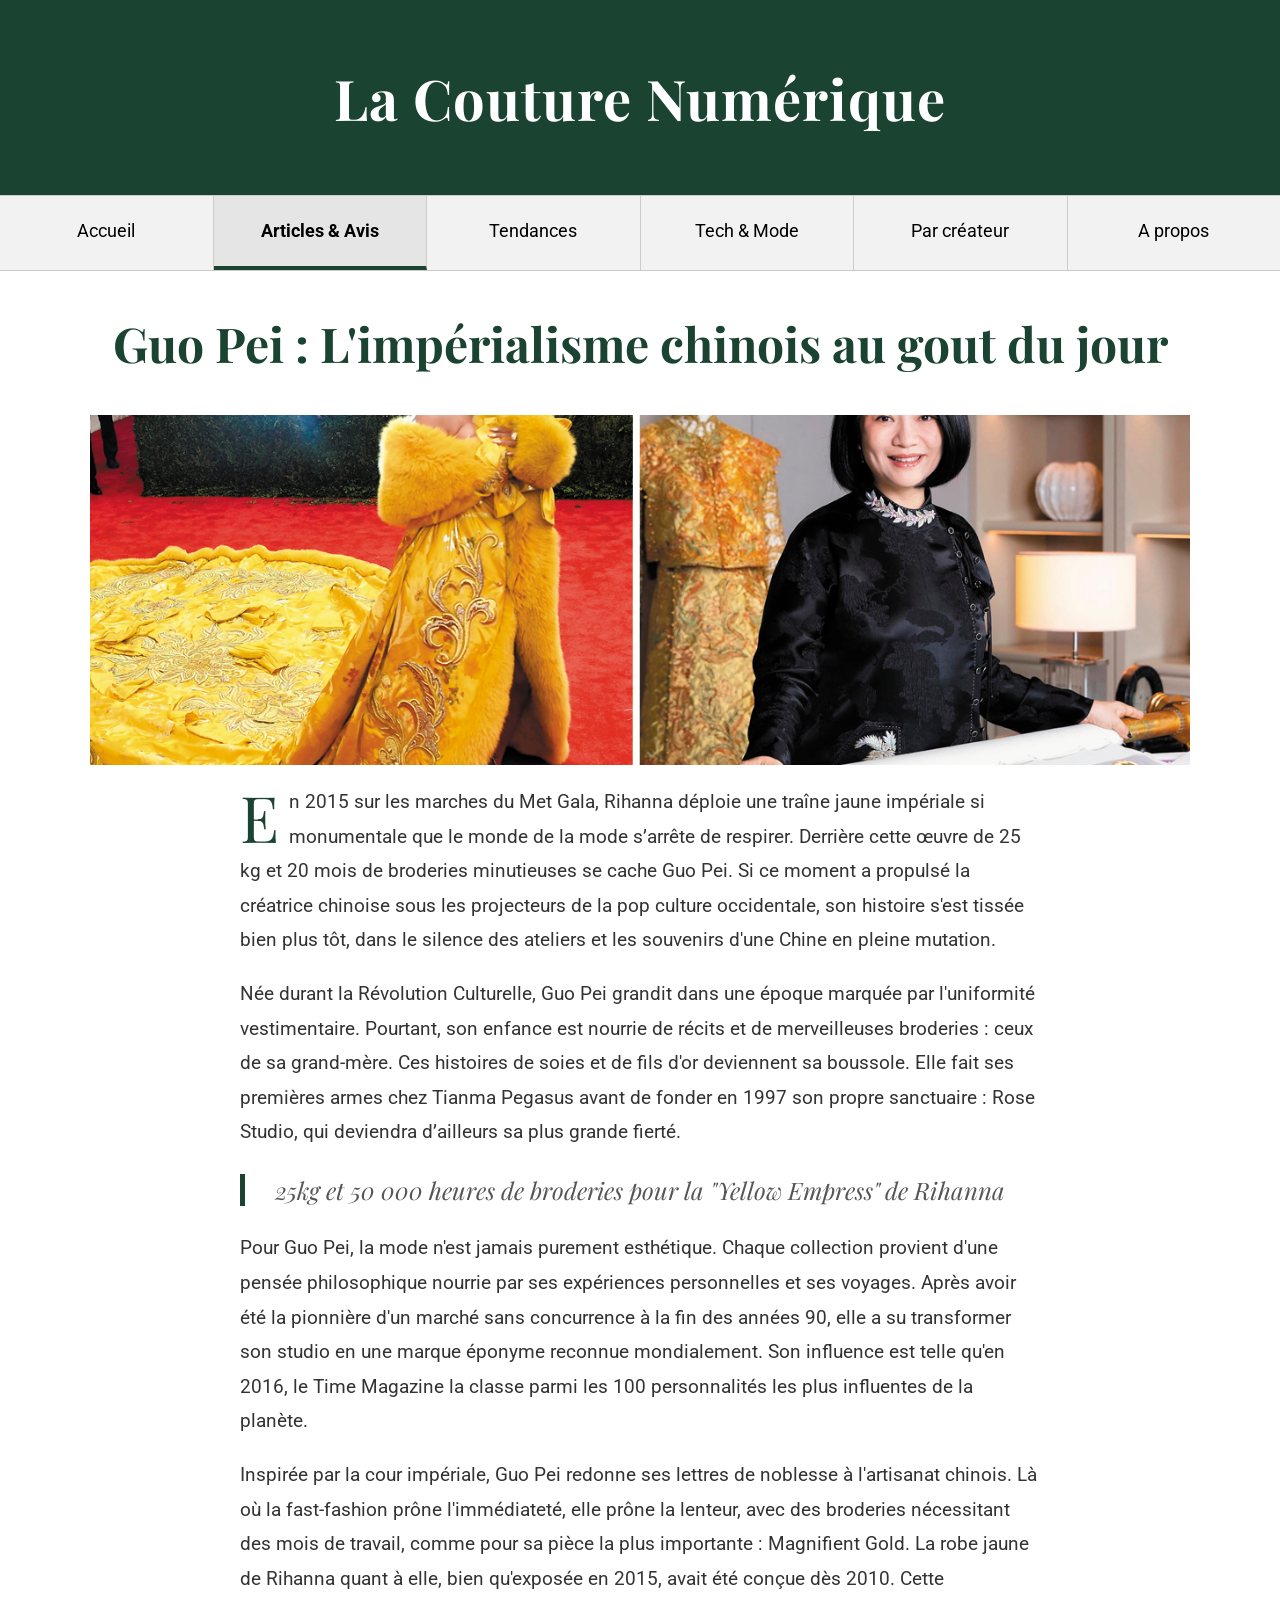
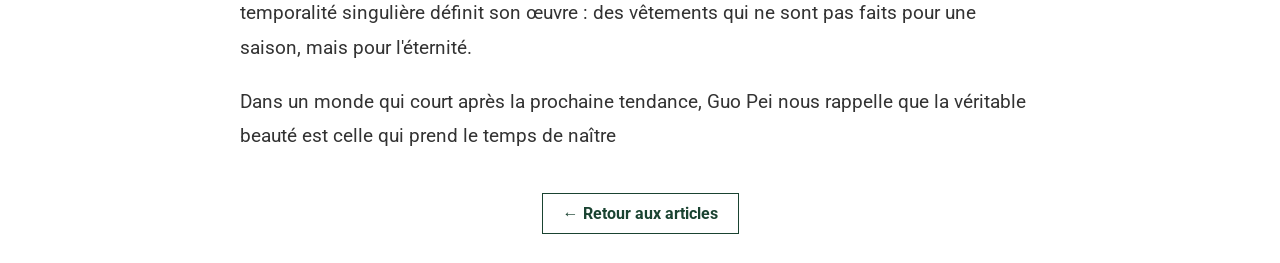
==== createurs/guo-pei.html @ 652ea907 "Premier article fait et mis MOdif a faire sur les liens constants" ====
<!DOCTYPE html>
<html lang="fr">
<head>
    <meta charset="UTF-8">
    <title>Zuhair Murad : L'Échappatoire - La Couture Numérique</title>
    <link rel="stylesheet" href="../css/style.css">
    <link href="https://fonts.googleapis.com/css2?family=Playfair+Display:wght@500;700&family=Roboto:wght@300&display=swap" rel="stylesheet">
</head>
<body>

<header>
    <h1>La Couture Numérique</h1>
</header>

<nav id="navbar">
    <a href="../index.html" class="nav-item">Accueil</a>

    <a href="articles.html" class="nav-item active">Articles & Avis</a>
    <a href="tendances.html" class="nav-item">Tendances</a>
    <a href="tech-mode.html" class="nav-item">Tech & Mode</a>
    <a href="createurs.html" class="nav-item">Par créateur</a>
    <a href="a-propos.html" class="nav-item">A propos</a>
</nav>

<main id="main-content">
    <h2 class="article-full-title">Guo Pei : L'impérialisme chinois au gout du jour</h2>

    <div class="black-image-box">
        <img src="../images/Guo-Pei.jpg" alt="Guo Pei" style="width:100%; height:100%; object-fit:cover;">
    </div>

    <div class="article-text-content">
        <p class="dropcap">
            En 2015 sur les marches du Met Gala, Rihanna déploie
            une traîne jaune impériale si monumentale que le monde de la mode s’arrête de respirer. Derrière cette œuvre de 25 kg et 20 mois de broderies minutieuses se cache Guo Pei. Si ce moment a propulsé la créatrice chinoise sous les projecteurs de la pop culture occidentale, son histoire s'est tissée bien plus tôt, dans le
            silence des ateliers et les souvenirs d'une Chine en pleine mutation.
        </p>

        <p>
            Née durant la Révolution Culturelle, Guo Pei grandit dans une époque marquée par
            l'uniformité vestimentaire. Pourtant, son enfance est nourrie de récits et de merveilleuses broderies : ceux de sa grand-mère.
            Ces histoires de soies et de fils d'or deviennent sa boussole. Elle fait ses premières
            armes chez Tianma Pegasus avant de fonder en 1997 son propre sanctuaire : Rose
            Studio, qui deviendra d’ailleurs sa plus grande fierté.        </p>

        <block class="stylized-quote">
            25kg et 50 000 heures de broderies pour la "Yellow Empress" de Rihanna
        </block>
<!-- Pour une citation-->
        <p>
            Pour Guo Pei, la mode n'est jamais purement esthétique. Chaque collection provient d'une pensée philosophique nourrie par ses expériences personnelles
            et ses voyages. Après avoir été la pionnière d'un marché sans concurrence à la fin
            des années 90, elle a su transformer son studio en une marque éponyme reconnue
            mondialement. Son influence est telle qu'en 2016, le Time Magazine la classe parmi
            les 100 personnalités les plus influentes de la planète.
        </p>
        <p>Inspirée par la cour impériale, Guo Pei redonne ses lettres de noblesse à l'artisanat
            chinois. Là où la fast-fashion prône l'immédiateté, elle prône la lenteur, avec des broderies nécessitant des mois de travail, comme pour sa pièce la plus importante : Magnifient Gold. La robe jaune de Rihanna quant à elle, bien qu'exposée en 2015, avait été conçue dès 2010. Cette
            temporalité singulière définit son œuvre : des vêtements qui ne sont pas faits pour
            une saison, mais pour l'éternité.
        </p>
        <p>Dans un monde qui court après la prochaine tendance, Guo Pei nous rappelle que la véritable beauté est celle qui prend le temps de naître</p>
    </div>

    <div style="text-align: center; margin-top: 50px;">
        <a href="articles.html" class="back-link">← Retour aux articles</a>
    </div>
</main>

</body>
</html>
---- css/style.css ----
/* 1. Reset et Fondamentaux */
body {
    margin: 0;
    padding: 0;
    font-family: 'Roboto', sans-serif;
    background-color: white;
}

/* 2. Header (Le bandeau vert) */
header {
    background-color: #1a4331; /* Le vert forêt de ton image */
    padding: 60px 0;
    text-align: center;
}

header h1 {
    color: white;
    font-family: 'Playfair Display', serif;
    font-size: 3.5rem;
    margin: 0;
    letter-spacing: 1px;
}

/* 3. Barre de Navigation (Le conteneur gris) */
#navbar {
    display: flex;          /* Aligne les onglets sur une seule ligne */
    width: 100%;            /* Prend 100% de la largeur de l'écran */
    background-color: #f2f2f2;
    border-top: 1px solid #ccc;
    border-bottom: 1px solid #ccc;
}

/* 4. Les Onglets / Liens du menu */
.nav-item {
    flex: 1;                /* Force chaque onglet à avoir la même largeur exacte */
    text-align: center;     /* Centre le texte dans l'onglet */
    padding: 25px 0;        /* Hauteur de l'onglet */
    text-decoration: none;  /* Enlève le soulignement bleu des liens */
    color: black;           /* Texte en noir */
    font-size: 1.1rem;
    display: block;         /* Rend toute la zone grise cliquable */

    /* Les lignes de séparation entre les onglets */
    border-right: 1px solid #ccc;
    transition: background 0.3s;
}

/* Enlever la dernière ligne à droite pour que ce soit propre */
.nav-item:last-child {
    border-right: none;
}

/* Effet au passage de la souris */
.nav-item:hover {
    background-color: #e5e5e5;
}

/* Style pour l'onglet "Actif" (la page où tu es) */
.nav-item.active {
    background-color: #e5e5e5;
    font-weight: bold;
    /* Optionnel : petite barre verte en bas pour marquer l'onglet */
    border-bottom: 4px solid #1a4331;
}

/* 5. Zone de contenu principal */
main {
    max-width: 1100px;
    margin: 40px auto;
    padding: 0 50px;
}

.title-section {
    font-family: 'Playfair Display', serif;
    font-size: 2rem;
    font-weight: bold;
    margin-bottom: 30px;
}

/* 6. Les Articles (Cartes avec bordures vertes) */
.article-box {
    border: 10px solid #1a4331; /* Bordure épaisse verte comme sur l'image */
    padding: 40px;
    margin-bottom: 60px;
    text-align: center;
}

.article-title {
    font-family: 'Playfair Display', serif;
    font-size: 2.5rem;
    margin-top: 0;
    margin-bottom: 20px;
}

.black-image-box {
    background-color: black;
    color: white;
    height: 350px;
    display: flex;
    align-items: center;
    justify-content: center;
    font-size: 2rem;
    margin-bottom: 20px;
}

.excerpt {
    text-align: left;
    font-size: 1.2rem;
    color: #333;
}

/* --- Styles spécifiques pour les articles complets --- */

.article-full-title {
    font-family: 'Playfair Display', serif;
    font-size: 3rem;
    text-align: center;
    margin-bottom: 40px;
    color: #1a4331;
}

.article-text-content {
    line-height: 1.8; /* Plus d'espace entre les lignes pour le confort de lecture */
    font-size: 1.2rem;
    color: #333;
    max-width: 800px; /* On réduit la largeur du texte pour que ce soit plus beau */
    margin: 0 auto;
}

/* Lettrine (la première lettre plus grosse) */
.dropcap::first-letter {
    font-family: 'Playfair Display', serif;
    font-size: 4rem;
    float: left;
    margin-right: 10px;
    line-height: 1;
    color: #1a4331;
}

/* Citation stylisée */
.stylized-quote {
    font-family: 'Playfair Display', serif;
    font-size: 1.5rem;
    font-style: italic;
    border-left: 5px solid #1a4331;
    padding-left: 30px;
    margin: 40px 0;
    color: #555;
}

/* Bouton retour */
.back-link {
    text-decoration: none;
    color: #1a4331;
    font-weight: bold;
    border: 1px solid #1a4331;
    padding: 10px 20px;
    transition: 0.3s;
}

.back-link:hover {
    background-color: #1a4331;
    color: white;
}
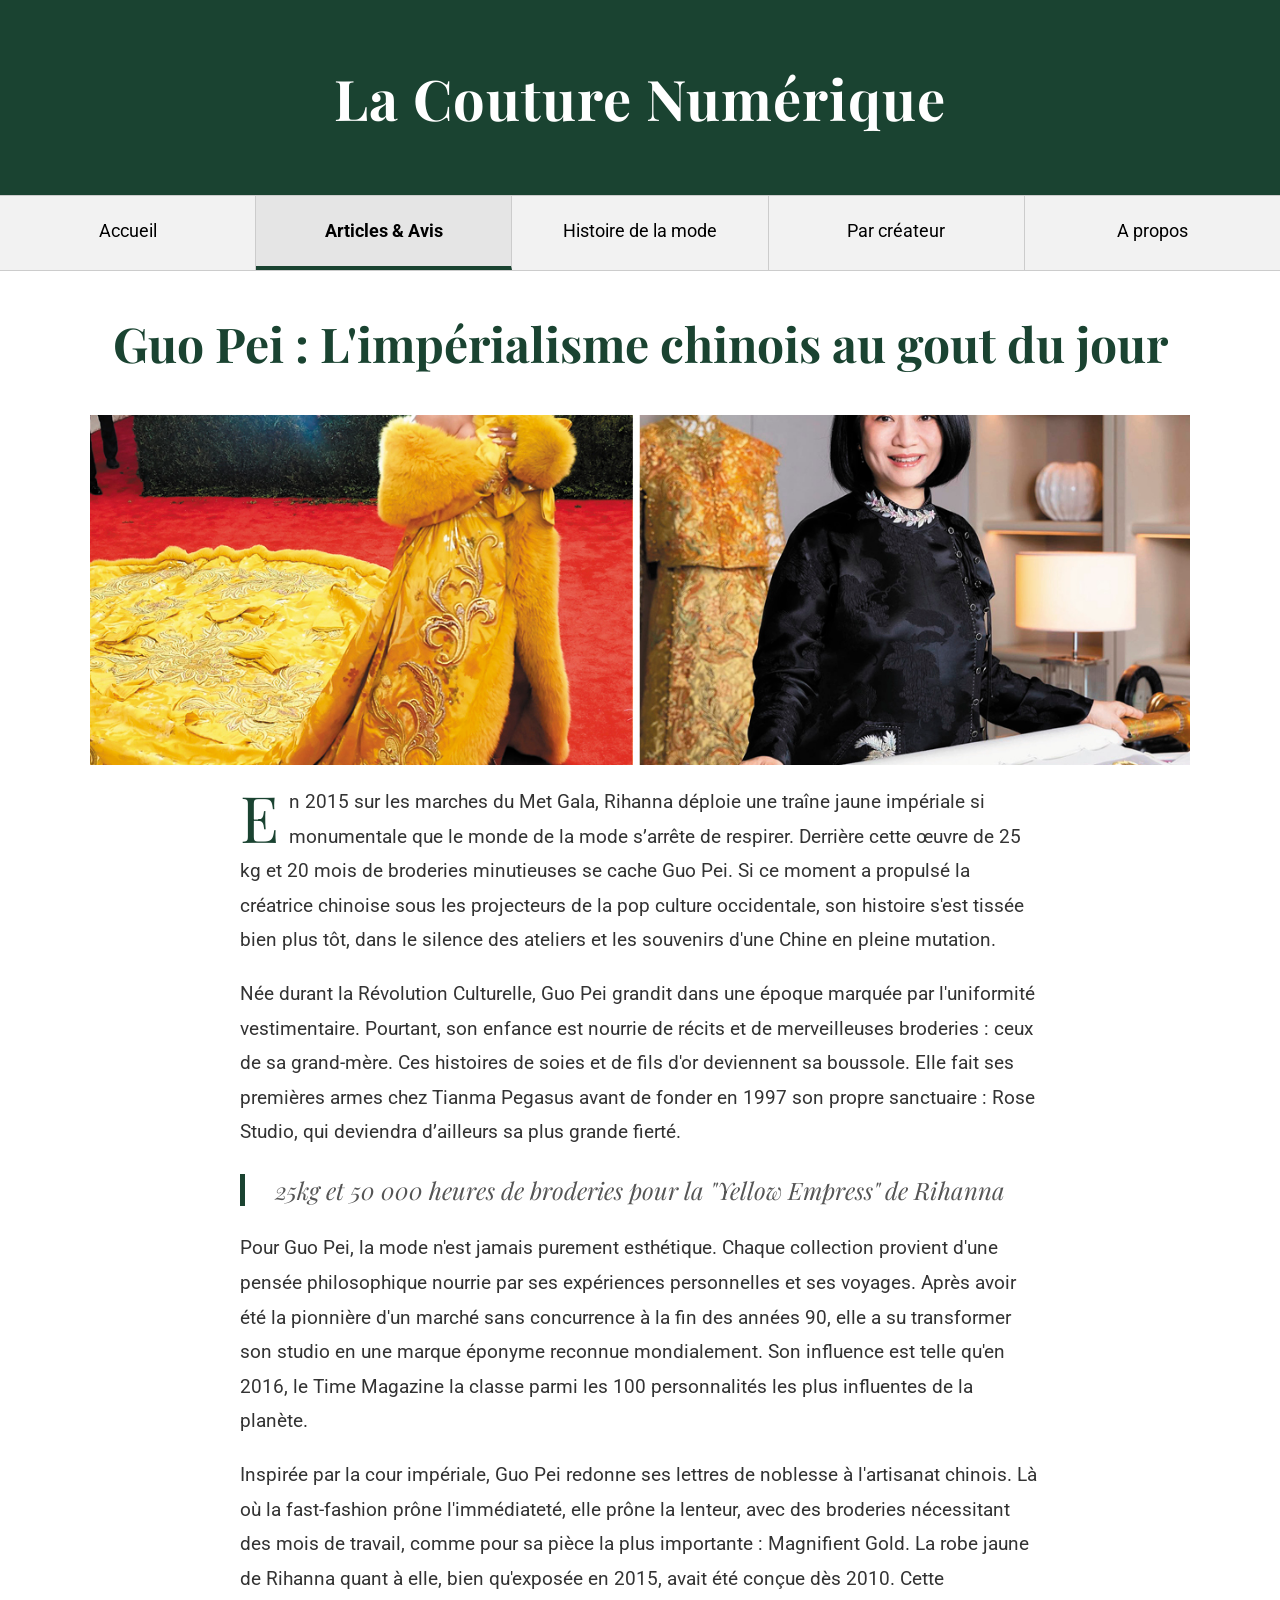
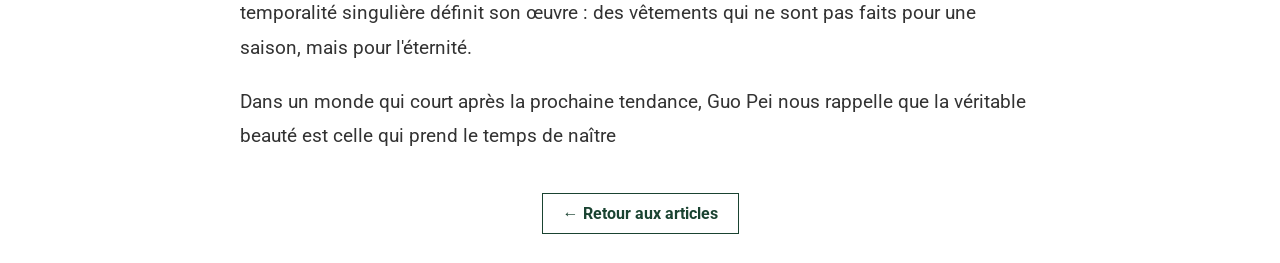
==== commit 9d105dce: "Rajout article annee 20 et changement menu" ====
--- a/createurs/guo-pei.html
+++ b/createurs/guo-pei.html
@@ -2,7 +2,7 @@
 <html lang="fr">
 <head>
     <meta charset="UTF-8">
-    <title>Zuhair Murad : L'Échappatoire - La Couture Numérique</title>
+    <title>Guo Pei - La Couture Numérique</title>
     <link rel="stylesheet" href="../css/style.css">
     <link href="https://fonts.googleapis.com/css2?family=Playfair+Display:wght@500;700&family=Roboto:wght@300&display=swap" rel="stylesheet">
 </head>
@@ -15,11 +15,10 @@
 <nav id="navbar">
     <a href="../index.html" class="nav-item">Accueil</a>
 
-    <a href="articles.html" class="nav-item active">Articles & Avis</a>
-    <a href="tendances.html" class="nav-item">Tendances</a>
-    <a href="tech-mode.html" class="nav-item">Tech & Mode</a>
-    <a href="createurs.html" class="nav-item">Par créateur</a>
-    <a href="a-propos.html" class="nav-item">A propos</a>
+    <a href="html/articles.html" class="nav-item active">Articles & Avis</a>
+    <a href="html/histoire.html" class="nav-item">Histoire de la mode</a>
+    <a href="html/createurs.html" class="nav-item">Par créateur</a>
+    <a href="html/a-propos.html" class="nav-item">A propos</a>
 </nav>
 
 <main id="main-content">
@@ -63,7 +62,7 @@
     </div>
 
     <div style="text-align: center; margin-top: 50px;">
-        <a href="articles.html" class="back-link">← Retour aux articles</a>
+        <a href="html/articles.html" class="back-link">← Retour aux articles</a>
     </div>
 </main>
 
